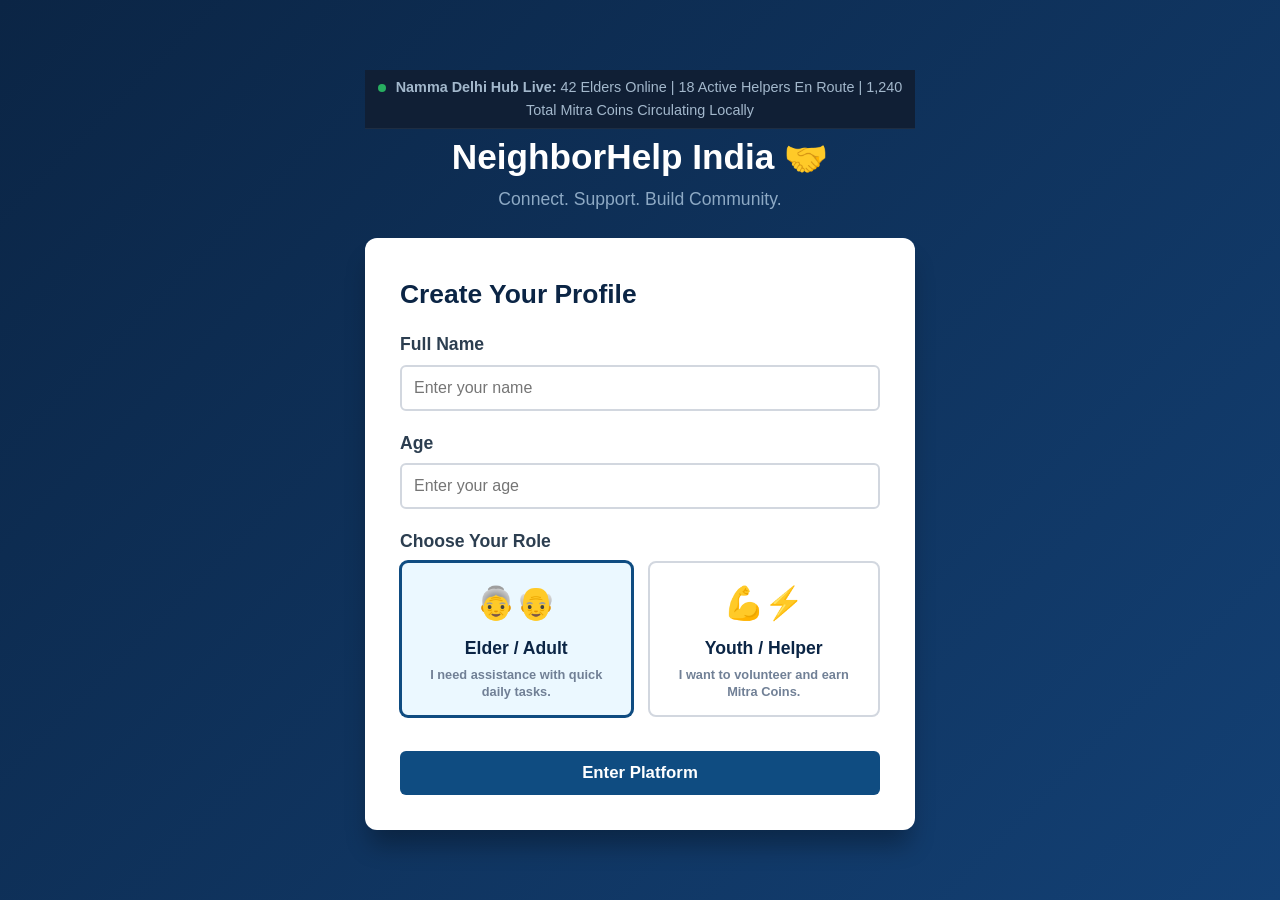
==== index.html @ c607e311 "Add files via upload" ====
<!DOCTYPE html>
<html lang="en">
<head>
    <meta charset="UTF-8">
    <meta name="viewport" content="width=device-width, initial-scale=1.0">
    <title>Login - NeighborHelp India</title>
    <link rel="stylesheet" href="styles.css">
</head>
<body class="login-body">

    <div class="login-container">
        <header class="login-header">
            <div class="live-pulse-bar" style="background: #101f35; color: #a3b8cc; font-size: 0.9rem; text-align: center; padding: 6px 0; border-bottom: 1px solid #1e2d42;">
                  <span style="display: inline-block; width: 8px; height: 8px; background: #27ae60; border-radius: 50%; margin-right: 6px; animation: blink 1.5s infinite;"></span>
                 <strong>Namma Delhi Hub Live:</strong> 42 Elders Online | 18 Active Helpers En Route | 1,240 Total Mitra Coins Circulating Locally
             </div>
            <h1>NeighborHelp India 🤝</h1>
            <p>Connect. Support. Build Community.</p>
        </header>

        <main class="login-card">
            <h2>Create Your Profile</h2>
            <form id="login-form">
                <div class="form-group">
                    <label for="user-name">Full Name</label>
                    <input type="text" id="user-name" placeholder="Enter your name" required>
                </div>

                <div class="form-group">
                    <label for="user-age">Age</label>
                    <input type="number" id="user-age" placeholder="Enter your age" min="10" max="120" required>
                </div>

                <div class="form-group">
                    <label>Choose Your Role</label>
                    <div class="role-selector-grid">
                        <label class="role-option">
                            <input type="radio" name="user-role" value="adult" checked>
                            <div class="role-card-inner">
                                <span class="role-icon">👵👴</span>
                                <h3>Elder / Adult</h3>
                                <p>I need assistance with quick daily tasks.</p>
                            </div>
                        </label>

                        <label class="role-option">
                            <input type="radio" name="user-role" value="helper">
                            <div class="role-card-inner">
                                <span class="role-icon">💪⚡</span>
                                <h3>Youth / Helper</h3>
                                <p>I want to volunteer and earn Mitra Coins.</p>
                            </div>
                        </label>
                    </div>
                </div>

                <button type="submit" class="btn btn-primary" style="margin-top: 10px;">Enter Platform</button>
            </form>
        </main>
    </div>

    <script src="app.js"></script>
    <script>
        // Internal login routing mechanism
        document.getElementById('login-form').addEventListener('submit', (e) => {
            e.preventDefault();
            const name = document.getElementById('user-name').value;
            const age = document.getElementById('user-age').value;
            const role = document.querySelector('input[name="user-role"]:checked').value;

            const activeUser = { name, age, role, coins: 0 };
            localStorage.setItem('neighborActiveUser', JSON.stringify(activeUser));

            // Populate sample helper statistics for the leaderboards panel
            if(!localStorage.getItem('helperLeaderboard')) {
                const initialLeaderboard = [
                    { name: "Arjun Mehta", coins: 140, badge: "Neighborhood Hero 🦸‍♂️" },
                    { name: "Priya Sharma", coins: 85, badge: "Local Helper 🛠️" },
                    { name: "Rohan Das", coins: 40, badge: "Getting Started 🌱" }
                ];
                localStorage.setItem('helperLeaderboard', JSON.stringify(initialLeaderboard));
            }

            // Redirect exactly to the targeted dashboard files
            if (role === 'adult') {
                window.location.href = 'adult.html';
            } else {
                window.location.href = 'helper.html';
            }
        });
    </script>
</body>
</html>
---- styles.css ----
/* Accessibility & Global Defaults */
:root {
    --primary-color: #0f4c81;
    --primary-hover: #0a3356;
    --success-color: #27ae60;
    --urgent-color: #c0392b;
    --bg-color: #f4f6f9;
    --card-bg: #ffffff;
    --text-color: #2c3e50;
    --border-color: #d2d7df;
}

* {
    box-sizing: border-box;
    margin: 0;
    padding: 0;
}

body {
    font-family: 'Segoe UI', Tahoma, Geneva, Verdana, sans-serif;
    line-height: 1.6;
    background-color: var(--bg-color);
    color: var(--text-color);
    font-size: 1.1rem;
    transition: all 0.2s ease-in-out;
}

/* ELDER MODE OVERRIDES (HIGH CONTRAST & ENHANCED DENSITY) */
body.elder-mode {
    font-size: 1.5rem !important;
    background-color: #ffffff !important;
    color: #000000 !important;
}
body.elder-mode .form-section, 
body.elder-mode .board-section, 
body.elder-mode .profile-widget,
body.elder-mode .task-card {
    border: 3px solid #000000 !important;
    box-shadow: none !important;
    background: #ffffff !important;
    color: #000000 !important;
}
body.elder-mode input, 
body.elder-mode textarea, 
body.elder-mode select {
    font-size: 1.4rem !important;
    border: 3px solid #000000 !important;
    color: #000000 !important;
    background: #ffffff !important;
    padding: 15px !important;
}
body.elder-mode h1, body.elder-mode h2, body.elder-mode h3 {
    color: #000000 !important;
    font-size: 1.9rem !important;
    font-weight: 900 !important;
}
body.elder-mode .btn {
    font-size: 1.3rem !important;
    padding: 16px !important;
    border: 2px solid #000000 !important;
}

.container {
    max-width: 1200px;
    margin: 0 auto;
    padding: 20px;
}

.header-flex {
    display: flex;
    justify-content: space-between;
    align-items: center;
    flex-wrap: wrap;
    gap: 15px;
}

.header-controls {
    display: flex;
    align-items: center;
    gap: 15px;
}

.btn-elder-toggle {
    background-color: #ffc107;
    color: #000;
    font-weight: bold;
    border: none;
    padding: 10px 18px;
    border-radius: 6px;
    cursor: pointer;
    font-size: 1rem;
    transition: transform 0.1s;
}
.btn-elder-toggle:hover {
    transform: scale(1.03);
}

.logout-link {
    color: #8da9c4;
    text-decoration: none;
    font-weight: bold;
    background: rgba(255,255,255,0.1);
    padding: 8px 15px;
    border-radius: 4px;
}
.logout-link:hover {
    background: rgba(255,255,255,0.2);
    color: #fff;
}

/* Header styling */
.main-header {
    background-color: #0b2545;
    color: white;
    padding: 30px 0;
    margin-bottom: 30px;
}

.subtitle {
    font-size: 1.1rem;
    color: #8da9c4;
}

/* Structural Dashboard Grid Mapping */
.main-content {
    display: grid;
    grid-template-columns: 1fr;
    gap: 30px;
}

@media (min-width: 850px) {
    .main-content {
        grid-template-columns: 1fr 1.3fr;
    }
}

.left-column {
    display: flex;
    flex-direction: column;
    gap: 25px;
}

/* Cards & Widgets */
.form-section, .board-section, .profile-widget {
    background: var(--card-bg);
    padding: 25px;
    border-radius: 8px;
    box-shadow: 0 4px 12px rgba(0, 0, 0, 0.05);
}

.helper-wallet {
    background: #e3f2fd;
    border: 2px solid #90caf9;
    text-align: center;
}

.karma-container {
    font-size: 2rem;
    font-weight: bold;
    color: #1565c0;
    margin: 5px 0;
}

.karma-badge {
    display: inline-block;
    background-color: #1565c0;
    color: white;
    font-weight: bold;
    padding: 4px 14px;
    border-radius: 20px;
    font-size: 0.85rem;
}

/* Leaderboards styling */
.leaderboard-row {
    display: flex;
    justify-content: space-between;
    align-items: center;
    padding: 10px 0;
    border-bottom: 1px solid #edf2f7;
}
.leaderboard-row:last-child { border-bottom: none; }

/* Gamification Reward Lists styles */
.milestone-list {
    list-style: none;
}
.milestone-list li {
    padding: 12px;
    margin-bottom: 8px;
    border-radius: 6px;
    background: #f8f9fa;
    border-left: 4px solid #cbd5e0;
}
.milestone-list li.unlocked {
    background: #e8f5e9;
    border-left-color: var(--success-color);
    color: #1b5e20;
}

h2, h3 {
    margin-bottom: 15px;
    color: #0b2545;
}

.form-group { margin-bottom: 18px; }
.form-row {
    display: grid;
    grid-template-columns: 1fr 1fr;
    gap: 15px;
}

label {
    display: block;
    font-weight: bold;
    margin-bottom: 6px;
}

input, textarea, select {
    width: 100%;
    padding: 12px;
    border: 2px solid var(--border-color);
    border-radius: 6px;
    font-size: 1rem;
}
input:focus, textarea:focus, select:focus {
    outline: 3px solid #ffc107;
    border-color: var(--primary-color);
}

.checkbox-group { display: flex; align-items: center; gap: 10px; }
.checkbox-group input { width: 22px; height: 22px; }
.urgent-label { margin-bottom: 0; color: var(--urgent-color); }

.controls-wrapper {
    display: flex; gap: 10px; margin-top: 10px; flex-wrap: wrap;
}
.controls-wrapper input { flex: 2; min-width: 180px; }
.controls-wrapper select { flex: 1; min-width: 150px; }

/* Action Buttons styles */
.btn {
    display: inline-block; width: 100%; padding: 12px; font-size: 1.05rem;
    font-weight: bold; text-align: center; border: none; border-radius: 6px;
    cursor: pointer; transition: background 0.2s;
}
.btn-primary { background-color: var(--primary-color); color: white; }
.btn-primary:hover { background-color: var(--primary-hover); }
.btn-success { background-color: var(--success-color); color: white; }
.btn-claimed { background-color: #a0aec0; color: white; cursor: not-allowed; }
.btn-voice { background-color: #6b46c1; color: white; padding: 12px; font-size: 1rem; margin-top: 8px; }

/* Dynamic Content Feed Components layout */
.task-board { display: flex; flex-direction: column; gap: 15px; }
.task-card {
    border: 2px solid #e2e8f0; border-left: 6px solid var(--primary-color);
    padding: 20px; border-radius: 6px; background-color: #fff; position: relative;
}
.task-card.claimed { border-left-color: #718096; background-color: #edf2f7; opacity: 0.65; }
.task-card.urgent-card { border-left-color: var(--urgent-color); background-color: #fff5f5; animation: pulse 2s infinite; }

@keyframes pulse {
    0% { box-shadow: 0 0 0 0 rgba(192, 57, 43, 0.4); }
    70% { box-shadow: 0 0 0 8px rgba(192, 57, 43, 0); }
    100% { box-shadow: 0 0 0 0 rgba(192, 57, 43, 0); }
}

.urgent-badge { position: absolute; top: 15px; right: 15px; background: var(--urgent-color); color: white; font-size: 0.75rem; font-weight: bold; padding: 2px 6px; border-radius: 4px; }
.task-meta { display: flex; gap: 12px; margin: 8px 0 12px 0; font-size: 0.85rem; }
.badge { padding: 3px 6px; border-radius: 4px; font-weight: bold; background: #ebf8ff; color: #2b6cb0; }

/* Login Page Theme Layout Rules */
.login-body {
    background: linear-gradient(135deg, #0b2545 0%, #134074 100%);
    display: flex; justify-content: center; align-items: center; min-height: 100vh; padding: 20px;
}
.login-container { max-width: 550px; width: 100%; }
.login-header { text-align: center; color: white; margin-bottom: 25px; }
.login-header h1 { font-size: 2.2rem; }
.login-header p { color: #8da9c4; }
.login-card { background: white; padding: 35px; border-radius: 12px; box-shadow: 0 20px 25px -5px rgba(0,0,0,0.3); }
.role-selector-grid { display: grid; grid-template-columns: 1fr 1fr; gap: 15px; margin-top: 5px; }
.role-option { cursor: pointer; }
.role-option input { display: none; }
.role-card-inner {
    border: 2px solid var(--border-color); padding: 15px; border-radius: 8px; text-align: center; height: 100%; transition: all 0.2s;
}
.role-icon { font-size: 2rem; display: block; margin-bottom: 5px; }
.role-card-inner h3 { font-size: 1.1rem; margin-bottom: 5px; }
.role-card-inner p { font-size: 0.8rem; color: #718096; line-height: 1.3; }
.role-option input:checked + .role-card-inner {
    border-color: var(--primary-color); background: #ebf8ff; box-shadow: 0 0 0 1px var(--primary-color);
}

/* Accessible Overlay structures */
.modal-overlay {
    position: fixed; top: 0; left: 0; width: 100%; height: 100%; background: rgba(0, 0, 0, 0.6); display: none; justify-content: center; align-items: center; z-index: 1000;
}
.modal-content { background: #fff; padding: 35px; max-width: 480px; width: 90%; border-radius: 8px; position: relative; text-align: center; }
.modal-close-btn { position: absolute; top: 10px; right: 20px; font-size: 1.8rem; background: none; border: none; cursor: pointer; color: #a0aec0; }
#modal-body-text { margin: 15px 0; background: #f0fff4; padding: 12px; border-radius: 6px; border: 1px dashed var(--success-color); font-size: 1.05rem; }

@keyframes blink {
    0% { opacity: 0.3; }
    50% { opacity: 1; }
    100% { opacity: 0.3; }
}
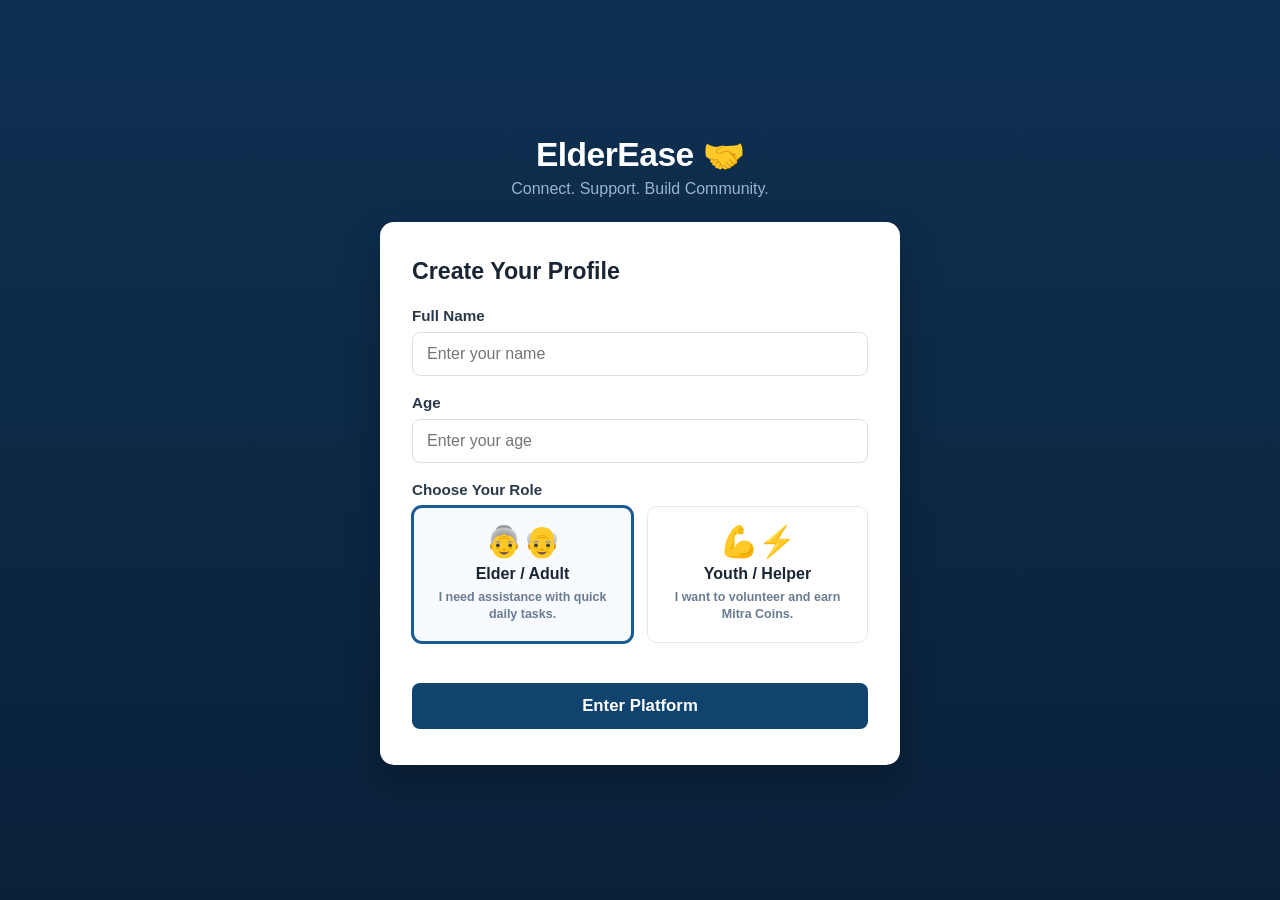
==== commit 48c3270e: "Revamp login page with new styles and functionality Updated the login page structure and styles, cha" ====
--- a/index.html
+++ b/index.html
@@ -3,50 +3,213 @@
 <head>
     <meta charset="UTF-8">
     <meta name="viewport" content="width=device-width, initial-scale=1.0">
-    <title>Login - NeighborHelp India</title>
-    <link rel="stylesheet" href="styles.css">
+    <title>Login - ElderEase</title>
+    <style>
+        * {
+            box-sizing: border-box;
+            margin: 0;
+            padding: 0;
+            font-family: -apple-system, BlinkMacSystemFont, "Segoe UI", Roboto, Helvetica, Arial, sans-serif;
+        }
+
+        body.login-page {
+            background-color: #0d2c4a;
+            background: linear-gradient(180deg, #0e3052 0%, #0a2139 100%);
+            min-height: 100vh;
+            display: flex;
+            flex-direction: column;
+            justify-content: center;
+            align-items: center;
+            padding: 30px 15px;
+        }
+
+        .login-wrapper {
+            width: 100%;
+            max-width: 520px;
+        }
+
+        .login-brand {
+            text-align: center;
+            margin-bottom: 24px;
+        }
+
+        .login-brand h1 {
+            color: #ffffff;
+            font-size: 2.1rem;
+            font-weight: 700;
+            letter-spacing: -0.5px;
+            margin-bottom: 6px;
+        }
+
+        .login-brand p {
+            color: #9ab4cd;
+            font-size: 1rem;
+            font-weight: 400;
+        }
+
+        .login-card-box {
+            background: #ffffff;
+            border-radius: 14px;
+            padding: 36px 32px;
+            box-shadow: 0 15px 35px rgba(0, 0, 0, 0.25);
+        }
+
+        .login-card-box h2 {
+            font-size: 1.45rem;
+            font-weight: 700;
+            color: #1a2533;
+            margin-bottom: 22px;
+        }
+
+        .field-group {
+            margin-bottom: 18px;
+        }
+
+        .field-group label {
+            display: block;
+            font-weight: 600;
+            font-size: 0.95rem;
+            color: #2b3a4a;
+            margin-bottom: 8px;
+        }
+
+        .field-group input[type="text"],
+        .field-group input[type="number"] {
+            width: 100%;
+            padding: 12px 14px;
+            border: 1.5px solid #d8e0e8;
+            border-radius: 8px;
+            font-size: 1rem;
+            color: #1a2533;
+            outline: none;
+            transition: border-color 0.2s;
+        }
+
+        .field-group input[type="text"]:focus,
+        .field-group input[type="number"]:focus {
+            border-color: #16528e;
+        }
+
+        /* 2-Column Role Selection Cards */
+        .role-grid {
+            display: grid;
+            grid-template-columns: 1fr 1fr;
+            gap: 14px;
+            margin-top: 4px;
+        }
+
+        .role-grid label {
+            margin-bottom: 0;
+            cursor: pointer;
+            position: relative;
+        }
+
+        /* Completely hide default HTML radio circles */
+        .role-grid input[type="radio"] {
+            position: absolute;
+            opacity: 0;
+            width: 0;
+            height: 0;
+            pointer-events: none;
+        }
+
+        .role-box {
+            border: 1.5px solid #e1e8ef;
+            border-radius: 10px;
+            padding: 18px 12px;
+            text-align: center;
+            height: 100%;
+            display: flex;
+            flex-direction: column;
+            align-items: center;
+            justify-content: center;
+            background: #ffffff;
+            transition: all 0.2s ease-in-out;
+        }
+
+        .role-box .role-emoji {
+            font-size: 1.9rem;
+            line-height: 1;
+            margin-bottom: 8px;
+            display: block;
+        }
+
+        .role-box h3 {
+            font-size: 1rem;
+            font-weight: 700;
+            color: #1a2533;
+            margin-bottom: 6px;
+        }
+
+        .role-box p {
+            font-size: 0.78rem;
+            color: #6a7c92;
+            line-height: 1.35;
+        }
+
+        /* Selected Card Blue Border & Soft Background */
+        .role-grid input[type="radio"]:checked + .role-box {
+            border: 2px solid #1a5b94;
+            background-color: #f7faff;
+            box-shadow: 0 0 0 1px #1a5b94;
+        }
+
+        .submit-btn {
+            width: 100%;
+            background-color: #10436e;
+            color: #ffffff;
+            border: none;
+            border-radius: 8px;
+            padding: 13px;
+            font-size: 1.05rem;
+            font-weight: 700;
+            cursor: pointer;
+            margin-top: 22px;
+            transition: background 0.2s ease;
+        }
+
+        .submit-btn:hover {
+            background-color: #0c3456;
+        }
+    </style>
 </head>
-<body class="login-body">
-
-    <div class="login-container">
-        <header class="login-header">
-            <div class="live-pulse-bar" style="background: #101f35; color: #a3b8cc; font-size: 0.9rem; text-align: center; padding: 6px 0; border-bottom: 1px solid #1e2d42;">
-                  <span style="display: inline-block; width: 8px; height: 8px; background: #27ae60; border-radius: 50%; margin-right: 6px; animation: blink 1.5s infinite;"></span>
-                 <strong>Namma Delhi Hub Live:</strong> 42 Elders Online | 18 Active Helpers En Route | 1,240 Total Mitra Coins Circulating Locally
-             </div>
-            <h1>NeighborHelp India 🤝</h1>
+<body class="login-page">
+
+    <div class="login-wrapper">
+        <header class="login-brand">
+            <h1>ElderEase 🤝</h1>
             <p>Connect. Support. Build Community.</p>
         </header>
 
-        <main class="login-card">
+        <main class="login-card-box">
             <h2>Create Your Profile</h2>
             <form id="login-form">
-                <div class="form-group">
+                <div class="field-group">
                     <label for="user-name">Full Name</label>
                     <input type="text" id="user-name" placeholder="Enter your name" required>
                 </div>
 
-                <div class="form-group">
+                <div class="field-group">
                     <label for="user-age">Age</label>
                     <input type="number" id="user-age" placeholder="Enter your age" min="10" max="120" required>
                 </div>
 
-                <div class="form-group">
+                <div class="field-group">
                     <label>Choose Your Role</label>
-                    <div class="role-selector-grid">
-                        <label class="role-option">
+                    <div class="role-grid">
+                        <label>
                             <input type="radio" name="user-role" value="adult" checked>
-                            <div class="role-card-inner">
-                                <span class="role-icon">👵👴</span>
+                            <div class="role-box">
+                                <span class="role-emoji">👵👴</span>
                                 <h3>Elder / Adult</h3>
                                 <p>I need assistance with quick daily tasks.</p>
                             </div>
                         </label>
 
-                        <label class="role-option">
+                        <label>
                             <input type="radio" name="user-role" value="helper">
-                            <div class="role-card-inner">
-                                <span class="role-icon">💪⚡</span>
+                            <div class="role-box">
+                                <span class="role-emoji">💪⚡</span>
                                 <h3>Youth / Helper</h3>
                                 <p>I want to volunteer and earn Mitra Coins.</p>
                             </div>
@@ -54,40 +217,29 @@
                     </div>
                 </div>
 
-                <button type="submit" class="btn btn-primary" style="margin-top: 10px;">Enter Platform</button>
+                <button type="submit" class="submit-btn">Enter Platform</button>
             </form>
         </main>
     </div>
 
-    <script src="app.js"></script>
     <script>
-        // Internal login routing mechanism
         document.getElementById('login-form').addEventListener('submit', (e) => {
             e.preventDefault();
-            const name = document.getElementById('user-name').value;
+            const name = document.getElementById('user-name').value.trim();
             const age = document.getElementById('user-age').value;
             const role = document.querySelector('input[name="user-role"]:checked').value;
 
-            const activeUser = { name, age, role, coins: 0 };
-            localStorage.setItem('neighborActiveUser', JSON.stringify(activeUser));
-
-            // Populate sample helper statistics for the leaderboards panel
-            if(!localStorage.getItem('helperLeaderboard')) {
-                const initialLeaderboard = [
-                    { name: "Arjun Mehta", coins: 140, badge: "Neighborhood Hero 🦸‍♂️" },
-                    { name: "Priya Sharma", coins: 85, badge: "Local Helper 🛠️" },
-                    { name: "Rohan Das", coins: 40, badge: "Getting Started 🌱" }
-                ];
-                localStorage.setItem('helperLeaderboard', JSON.stringify(initialLeaderboard));
-            }
-
-            // Redirect exactly to the targeted dashboard files
             if (role === 'adult') {
+                localStorage.setItem('neighborAdultUser', JSON.stringify({ name, age, role: 'adult' }));
                 window.location.href = 'adult.html';
             } else {
+                let leaders = JSON.parse(localStorage.getItem('helperLeaderboard')) || [];
+                let existing = leaders.find(l => l.name.toLowerCase() === name.toLowerCase());
+                let coins = existing ? existing.coins : 0;
+                localStorage.setItem('neighborHelperUser', JSON.stringify({ name, age, role: 'helper', coins }));
                 window.location.href = 'helper.html';
             }
         });
     </script>
 </body>
-</html>+</html>
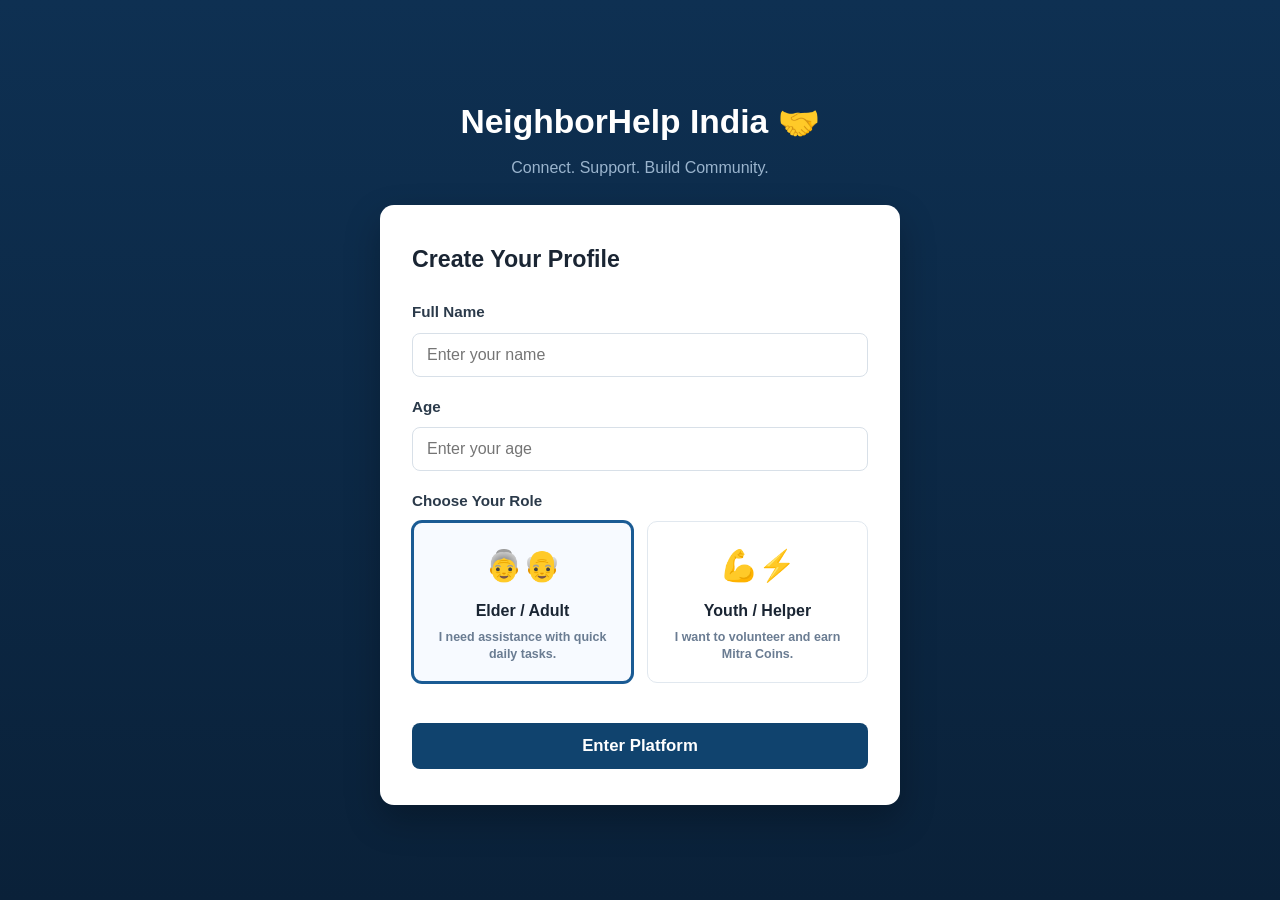
==== commit fbe424b1: "Revise login page for NeighborHelp India branding Updated the login page to reflect new branding and" ====
--- a/index.html
+++ b/index.html
@@ -3,7 +3,8 @@
 <head>
     <meta charset="UTF-8">
     <meta name="viewport" content="width=device-width, initial-scale=1.0">
-    <title>Login - ElderEase</title>
+    <title>Login - NeighborHelp India</title>
+    <link rel="stylesheet" href="styles.css">
     <style>
         * {
             box-sizing: border-box;
@@ -13,7 +14,6 @@
         }
 
         body.login-page {
-            background-color: #0d2c4a;
             background: linear-gradient(180deg, #0e3052 0%, #0a2139 100%);
             min-height: 100vh;
             display: flex;
@@ -30,21 +30,19 @@
 
         .login-brand {
             text-align: center;
-            margin-bottom: 24px;
+            margin-bottom: 25px;
         }
 
         .login-brand h1 {
             color: #ffffff;
             font-size: 2.1rem;
             font-weight: 700;
-            letter-spacing: -0.5px;
             margin-bottom: 6px;
         }
 
         .login-brand p {
             color: #9ab4cd;
             font-size: 1rem;
-            font-weight: 400;
         }
 
         .login-card-box {
@@ -82,7 +80,6 @@
             font-size: 1rem;
             color: #1a2533;
             outline: none;
-            transition: border-color 0.2s;
         }
 
         .field-group input[type="text"]:focus,
@@ -90,7 +87,6 @@
             border-color: #16528e;
         }
 
-        /* 2-Column Role Selection Cards */
         .role-grid {
             display: grid;
             grid-template-columns: 1fr 1fr;
@@ -101,15 +97,11 @@
         .role-grid label {
             margin-bottom: 0;
             cursor: pointer;
-            position: relative;
-        }
-
-        /* Completely hide default HTML radio circles */
+        }
+
         .role-grid input[type="radio"] {
             position: absolute;
             opacity: 0;
-            width: 0;
-            height: 0;
             pointer-events: none;
         }
 
@@ -129,7 +121,6 @@
 
         .role-box .role-emoji {
             font-size: 1.9rem;
-            line-height: 1;
             margin-bottom: 8px;
             display: block;
         }
@@ -147,7 +138,6 @@
             line-height: 1.35;
         }
 
-        /* Selected Card Blue Border & Soft Background */
         .role-grid input[type="radio"]:checked + .role-box {
             border: 2px solid #1a5b94;
             background-color: #f7faff;
@@ -177,7 +167,7 @@
 
     <div class="login-wrapper">
         <header class="login-brand">
-            <h1>ElderEase 🤝</h1>
+            <h1>NeighborHelp India 🤝</h1>
             <p>Connect. Support. Build Community.</p>
         </header>
 
--- a/styles.css
+++ b/styles.css
@@ -0,0 +1,819 @@
+/* GLOBAL DESIGN SYSTEM */
+:root {
+    --primary-color: #10436e;
+    --primary-hover: #0a2d4c;
+    --secondary-color: #455a64;
+    --success-color: #27ae60;
+    --urgent-color: #c0392b;
+    --bg-color: #f8fafc;
+    --card-bg: #ffffff;
+    --text-color: #1e293b;
+    --border-color: #e2e8f0;
+}
+
+* {
+    box-sizing: border-box;
+    margin: 0;
+    padding: 0;
+    font-family: -apple-system, BlinkMacSystemFont, "Segoe UI", Roboto, Helvetica, Arial, sans-serif;
+}
+
+body {
+    line-height: 1.6;
+    background-color: var(--bg-color);
+    color: var(--text-color);
+    font-size: 1.02rem;
+}
+
+/* HIGH-CONTRAST ELDER ACCESSIBILITY MODE */
+body.elder-mode {
+    font-size: 1.45rem !important;
+    background-color: #ffffff !important;
+    color: #000000 !important;
+}
+body.elder-mode .form-section, 
+body.elder-mode .board-section, 
+body.elder-mode .profile-widget,
+body.elder-mode .task-card,
+body.elder-mode .approval-box,
+body.elder-mode .active-progress-box,
+body.elder-mode .daily-reminder-card,
+body.elder-mode .emergency-box,
+body.elder-mode .med-dose-chip {
+    border: 3px solid #000000 !important;
+    box-shadow: none !important;
+    background: #ffffff !important;
+    color: #000000 !important;
+}
+body.elder-mode input, 
+body.elder-mode textarea, 
+body.elder-mode select {
+    font-size: 1.35rem !important;
+    border: 3px solid #000000 !important;
+    color: #000000 !important;
+    background: #ffffff !important;
+    padding: 14px !important;
+}
+body.elder-mode h1, body.elder-mode h2, body.elder-mode h3, body.elder-mode h4 {
+    color: #000000 !important;
+    font-size: 1.85rem !important;
+    font-weight: 900 !important;
+}
+body.elder-mode .btn {
+    font-size: 1.25rem !important;
+    padding: 16px !important;
+    border: 2px solid #000000 !important;
+}
+
+.container {
+    max-width: 1200px;
+    margin: 0 auto;
+    padding: 20px;
+}
+
+/* DAILY REMINDER BANNER */
+.daily-reminder-card {
+    background: #eff6ff;
+    border: 1.5px solid #bfdbfe;
+    border-radius: 10px;
+    padding: 12px 18px;
+    margin-bottom: 20px;
+    display: flex;
+    justify-content: space-between;
+    align-items: center;
+    flex-wrap: wrap;
+    gap: 12px;
+}
+.reminder-content {
+    display: flex;
+    align-items: center;
+    gap: 12px;
+}
+.reminder-bell-icon {
+    font-size: 1.6rem;
+    animation: gentleRing 3s infinite;
+}
+@keyframes gentleRing {
+    0%, 100% { transform: rotate(0); }
+    10% { transform: rotate(14deg); }
+    20% { transform: rotate(-14deg); }
+    30% { transform: rotate(0); }
+}
+.daily-reminder-card h4 {
+    color: #1e40af;
+    margin-bottom: 2px;
+    font-size: 1rem;
+}
+.daily-reminder-card p {
+    color: #3b82f6;
+    font-size: 0.88rem;
+    margin-bottom: 0;
+}
+.btn-dismiss-reminder {
+    background: #ffffff;
+    border: 1px solid #93c5fd;
+    color: #1d4ed8;
+    font-weight: 700;
+    padding: 6px 14px;
+    border-radius: 6px;
+    cursor: pointer;
+    font-size: 0.85rem;
+}
+
+/* MAIN HEADER */
+.main-header {
+    background-color: #0d2c4a;
+    color: white;
+    padding: 22px 0;
+    margin-bottom: 25px;
+}
+
+.header-flex {
+    display: flex;
+    justify-content: space-between;
+    align-items: center;
+    flex-wrap: wrap;
+    gap: 15px;
+}
+
+.header-controls {
+    display: flex;
+    align-items: center;
+    gap: 15px;
+}
+
+.btn-elder-toggle {
+    background-color: #ffc107;
+    color: #000;
+    font-weight: 700;
+    border: none;
+    padding: 10px 18px;
+    border-radius: 6px;
+    cursor: pointer;
+    font-size: 0.95rem;
+    transition: transform 0.1s;
+}
+.btn-elder-toggle:hover {
+    transform: scale(1.03);
+}
+
+.logout-link {
+    color: #9ab4cd;
+    text-decoration: none;
+    font-weight: 600;
+    background: rgba(255,255,255,0.1);
+    padding: 8px 15px;
+    border-radius: 6px;
+}
+.logout-link:hover {
+    background: rgba(255,255,255,0.2);
+    color: #ffffff;
+}
+
+.subtitle {
+    font-size: 1rem;
+    color: #9ab4cd;
+    margin-top: 4px;
+}
+
+/* MAIN GRID LAYOUT */
+.main-content {
+    display: grid;
+    grid-template-columns: 1fr;
+    gap: 25px;
+}
+
+@media (min-width: 880px) {
+    .main-content {
+        grid-template-columns: 1fr 1.25fr;
+    }
+}
+
+.left-column, .right-column {
+    display: flex;
+    flex-direction: column;
+    gap: 25px;
+}
+
+/* CARDS & PANELS */
+.form-section, .board-section, .profile-widget {
+    background: var(--card-bg);
+    padding: 24px;
+    border-radius: 12px;
+    box-shadow: 0 3px 12px rgba(0, 0, 0, 0.03);
+    border: 1px solid #e2e8f0;
+}
+
+h2, h3 {
+    margin-bottom: 12px;
+    color: #0d2c4a;
+}
+
+/* -------------------------------------------------------------
+   PICTURE 1 FIX: 2X2 EMERGENCY CONTACTS WITH PASTEL COLORS
+-------------------------------------------------------------- */
+.emergency-section {
+    background: #fffafa;
+    border: 1.5px solid #fecdd3;
+}
+.emergency-header {
+    display: flex;
+    justify-content: space-between;
+    align-items: center;
+    margin-bottom: 8px;
+}
+.emergency-badge {
+    background: #e11d48;
+    color: white;
+    font-size: 0.75rem;
+    padding: 3px 8px;
+    border-radius: 4px;
+    font-weight: 700;
+}
+.emergency-grid-2x2 {
+    display: grid;
+    grid-template-columns: 1fr 1fr;
+    gap: 12px;
+    margin: 16px 0;
+}
+@media (max-width: 480px) {
+    .emergency-grid-2x2 {
+        grid-template-columns: 1fr;
+    }
+}
+.emergency-box {
+    display: flex;
+    align-items: center;
+    gap: 12px;
+    padding: 14px 16px;
+    border-radius: 10px;
+    border: 1.5px solid transparent;
+    cursor: pointer;
+    text-align: left;
+    transition: transform 0.15s ease, box-shadow 0.15s ease;
+}
+.emergency-box:hover {
+    transform: translateY(-2px);
+    box-shadow: 0 4px 12px rgba(0,0,0,0.06);
+}
+.emergency-box strong {
+    display: block;
+    font-size: 1.05rem;
+    line-height: 1.2;
+}
+.emergency-box span {
+    font-size: 0.82rem;
+    color: #64748b;
+}
+.em-icon {
+    font-size: 1.7rem;
+    line-height: 1;
+}
+
+/* Light pastel color themes */
+.ambulance-box {
+    background: #fee2e2;
+    border-color: #fca5a5;
+    color: #991b1b;
+}
+.national-box {
+    background: #fce7f3;
+    border-color: #fbcfe8;
+    color: #9d174d;
+}
+.medical-box {
+    background: #e0f2fe;
+    border-color: #bae6fd;
+    color: #0369a1;
+}
+.hospitals-box {
+    background: #dcfce7;
+    border-color: #bbf7d0;
+    color: #15803d;
+}
+
+.emergency-saved-info {
+    background: #ffffff;
+    border: 1px solid #ffe4e6;
+    padding: 15px;
+    border-radius: 8px;
+    margin-top: 15px;
+}
+.emergency-saved-info h4 {
+    margin-bottom: 6px;
+    color: #be123c;
+}
+.status-msg {
+    display: inline-block;
+    margin-left: 10px;
+    color: #27ae60;
+    font-weight: 700;
+    font-size: 0.9rem;
+}
+
+/* -------------------------------------------------------------
+   PICTURE 2 FIX: HORIZONTAL MEDICATION DOSES & CLEAN MIC
+-------------------------------------------------------------- */
+.daily-log-section {
+    background: #f0fdfa;
+    border: 1.5px solid #ccfbf1;
+}
+.medication-horizontal-card {
+    background: #ffffff;
+    border: 1px solid #e2e8f0;
+    padding: 15px;
+    border-radius: 10px;
+}
+.medication-horizontal-card h4 {
+    margin-bottom: 12px;
+    color: #0f766e;
+    font-size: 1rem;
+}
+.med-horizontal-row {
+    display: flex;
+    gap: 10px;
+    flex-wrap: wrap;
+}
+.med-dose-chip {
+    flex: 1;
+    min-width: 140px;
+    display: flex;
+    align-items: center;
+    justify-content: flex-start;
+    gap: 8px;
+    background: #f8fafc;
+    border: 1.5px solid #cbd5e1;
+    padding: 10px 12px;
+    border-radius: 8px;
+    cursor: pointer;
+    font-weight: 600;
+    font-size: 0.92rem;
+    transition: all 0.15s ease;
+}
+.med-dose-chip:hover {
+    background: #f1f5f9;
+}
+.med-dose-chip input {
+    width: 18px;
+    height: 18px;
+    cursor: pointer;
+}
+
+/* Round mic button for health log */
+.mic-round-btn {
+    background: #e0e7ff;
+    border: 1px solid #c7d2fe;
+    border-radius: 50%;
+    width: 34px;
+    height: 34px;
+    font-size: 1.1rem;
+    display: inline-flex;
+    align-items: center;
+    justify-content: center;
+    cursor: pointer;
+    transition: transform 0.15s ease, background 0.15s ease;
+}
+.mic-round-btn:hover {
+    transform: scale(1.1);
+    background: #c7d2fe;
+}
+.mic-round-btn.recording {
+    background: #dc2626 !important;
+    animation: pulseRecording 1.3s infinite;
+}
+
+.daily-log-entries-box {
+    background: #ffffff;
+    border: 1px solid #e2e8f0;
+    padding: 10px;
+    border-radius: 6px;
+    max-height: 140px;
+    overflow-y: auto;
+}
+.log-item-row {
+    font-size: 0.88rem;
+    padding: 6px 0;
+    border-bottom: 1px solid #f1f5f9;
+    display: flex;
+    justify-content: space-between;
+}
+.log-item-row:last-child {
+    border-bottom: none;
+}
+
+/* -------------------------------------------------------------
+   PICTURE 3 FIX: VOICE MIC PLACED INSIDE END OF ENTRY BOXES
+-------------------------------------------------------------- */
+.input-with-end-mic {
+    position: relative;
+    display: flex;
+    align-items: center;
+    width: 100%;
+}
+.input-with-end-mic input {
+    width: 100%;
+    padding-right: 46px; /* space for mic icon */
+    background: #f8fafc;
+    border: 1.5px solid #cbd5e1;
+    border-radius: 8px;
+    padding-top: 10px;
+    padding-bottom: 10px;
+}
+.input-with-end-mic input:focus {
+    background: #ffffff;
+    border-color: #10436e;
+}
+
+.textarea-mic-box {
+    align-items: flex-start;
+}
+.textarea-mic-box textarea {
+    width: 100%;
+    padding-right: 46px;
+    background: #f8fafc;
+    border: 1.5px solid #cbd5e1;
+    border-radius: 8px;
+}
+.textarea-mic-box textarea:focus {
+    background: #ffffff;
+    border-color: #10436e;
+}
+
+.field-mic-btn {
+    position: absolute;
+    right: 8px;
+    top: 50%;
+    transform: translateY(-50%);
+    background: #f1f5f9;
+    border: 1px solid #cbd5e1;
+    border-radius: 6px;
+    width: 32px;
+    height: 32px;
+    display: inline-flex;
+    align-items: center;
+    justify-content: center;
+    cursor: pointer;
+    font-size: 1.05rem;
+    transition: all 0.15s ease;
+}
+.field-mic-btn:hover {
+    background: #e2e8f0;
+    transform: translateY(-50%) scale(1.08);
+}
+.mic-inside-textarea {
+    top: 12px;
+    transform: none;
+}
+.mic-inside-textarea:hover {
+    transform: scale(1.08);
+}
+
+.field-mic-btn.recording {
+    background: #dc2626 !important;
+    border-color: #b91c1c !important;
+    animation: pulseRecording 1.3s infinite;
+}
+@keyframes pulseRecording {
+    0% { box-shadow: 0 0 0 0 rgba(220, 38, 38, 0.7); }
+    70% { box-shadow: 0 0 0 8px rgba(220, 38, 38, 0); }
+    100% { box-shadow: 0 0 0 0 rgba(220, 38, 38, 0); }
+}
+
+/* LANGUAGE BAR */
+.voice-lang-bar {
+    display: flex;
+    align-items: center;
+    gap: 8px;
+    background: #f8fafc;
+    padding: 5px 12px;
+    border-radius: 6px;
+    border: 1px solid #e2e8f0;
+}
+.voice-lang-dropdown {
+    padding: 4px 8px;
+    font-size: 0.88rem;
+    font-weight: 600;
+    border: 1px solid #cbd5e1;
+    border-radius: 4px;
+    background: #ffffff;
+    cursor: pointer;
+}
+.voice-status-indicator {
+    font-size: 0.9rem;
+    font-weight: 700;
+    margin-bottom: 12px;
+    color: #dc2626;
+    background: #fef2f2;
+    padding: 8px 12px;
+    border-radius: 6px;
+    border-left: 4px solid #dc2626;
+}
+
+/* -------------------------------------------------------------
+   PICTURE 4 FIX: HORIZONTAL RATING BUTTONS + ACTIVE LIGHT STYLES
+-------------------------------------------------------------- */
+.rating-horizontal-grid {
+    display: grid;
+    grid-template-columns: 1fr 1fr;
+    gap: 12px;
+    margin-top: 10px;
+}
+@media (max-width: 480px) {
+    .rating-horizontal-grid {
+        grid-template-columns: 1fr;
+    }
+}
+.rating-option-card {
+    background: #f8fafc;
+    border: 2px solid #e2e8f0;
+    padding: 14px 10px;
+    border-radius: 10px;
+    cursor: pointer;
+    text-align: center;
+    display: flex;
+    flex-direction: column;
+    align-items: center;
+    gap: 6px;
+    transition: all 0.2s ease-in-out;
+}
+.rating-option-card strong {
+    font-size: 0.92rem;
+    color: #334155;
+}
+.rating-emoji {
+    font-size: 1.8rem;
+    line-height: 1;
+}
+.rating-option-card:hover {
+    border-color: #cbd5e1;
+    background: #f1f5f9;
+}
+
+/* Selected light active state */
+.rating-option-card.selected-rating {
+    background: #ecfdf5 !important;
+    border-color: #10b981 !important;
+    box-shadow: 0 0 0 1px #10b981;
+}
+.rating-option-card.selected-rating strong {
+    color: #065f46 !important;
+}
+
+/* APPROVAL NOTIFICATION BOX (PENDING) */
+.approval-box {
+    background: #fffbeb;
+    border: 2px solid #f59e0b;
+    border-radius: 10px;
+    padding: 18px;
+    box-shadow: 0 6px 18px rgba(245, 158, 11, 0.15);
+}
+.approval-box-header {
+    display: flex;
+    justify-content: space-between;
+    align-items: center;
+    margin-bottom: 8px;
+}
+.approval-box-header h3 {
+    margin-bottom: 0;
+    color: #92400e;
+    font-size: 1.15rem;
+}
+.live-dot-pulse {
+    background: #dc2626;
+    color: white;
+    font-size: 0.75rem;
+    font-weight: 700;
+    padding: 3px 8px;
+    border-radius: 20px;
+    text-transform: uppercase;
+    animation: blink 1.5s infinite;
+}
+.approval-card {
+    display: flex;
+    justify-content: space-between;
+    align-items: center;
+    background: #ffffff;
+    border: 1.5px solid #fde68a;
+    padding: 14px;
+    border-radius: 8px;
+    margin-top: 10px;
+    flex-wrap: wrap;
+    gap: 10px;
+}
+.approval-btn-group {
+    display: flex;
+    gap: 8px;
+}
+
+/* ACTIVE IN-PROGRESS BOX */
+.active-progress-box {
+    background: #f0f9ff;
+    border: 2px solid #0284c7;
+    border-radius: 10px;
+    padding: 18px;
+    box-shadow: 0 6px 18px rgba(2, 132, 199, 0.15);
+}
+.active-progress-box .approval-box-header h3 {
+    color: #075985;
+}
+.active-dot-pulse {
+    background: #0284c7;
+    color: white;
+    font-size: 0.75rem;
+    font-weight: 700;
+    padding: 3px 8px;
+    border-radius: 20px;
+    text-transform: uppercase;
+}
+.in-progress-card {
+    display: flex;
+    justify-content: space-between;
+    align-items: center;
+    background: #ffffff;
+    border: 1.5px solid #bae6fd;
+    padding: 14px;
+    border-radius: 8px;
+    margin-top: 10px;
+    flex-wrap: wrap;
+    gap: 12px;
+}
+
+/* FORMS */
+.form-group { margin-bottom: 16px; }
+.form-row {
+    display: grid;
+    grid-template-columns: 1fr 1fr;
+    gap: 15px;
+}
+label {
+    display: block;
+    font-weight: 600;
+    margin-bottom: 6px;
+    font-size: 0.95rem;
+}
+input, textarea, select {
+    width: 100%;
+    padding: 12px;
+    border: 1.5px solid var(--border-color);
+    border-radius: 8px;
+    font-size: 1rem;
+    font-family: inherit;
+    outline: none;
+}
+input:focus, textarea:focus, select:focus {
+    border-color: var(--primary-color);
+}
+.checkbox-group { display: flex; align-items: center; gap: 10px; }
+.checkbox-group input { width: 20px; height: 20px; }
+.urgent-label { margin-bottom: 0; color: var(--urgent-color); }
+
+.controls-wrapper {
+    display: flex;
+    gap: 10px;
+    margin-top: 10px;
+    flex-wrap: wrap;
+}
+.controls-wrapper input { flex: 2; min-width: 180px; }
+.controls-wrapper select { flex: 1; min-width: 150px; }
+
+/* BUTTONS */
+.btn {
+    display: inline-block;
+    width: 100%;
+    padding: 12px;
+    font-size: 1rem;
+    font-weight: 700;
+    text-align: center;
+    border: none;
+    border-radius: 8px;
+    cursor: pointer;
+    transition: background 0.2s;
+}
+.btn-primary { background-color: var(--primary-color); color: white; }
+.btn-primary:hover { background-color: var(--primary-hover); }
+.btn-secondary { background-color: var(--secondary-color); color: white; width: auto; padding: 10px 16px; font-size: 0.95rem; }
+.btn-success { background-color: var(--success-color); color: white; }
+.btn-claimed { background-color: #a0aec0; color: white; cursor: not-allowed; }
+.btn-danger { background-color: #e53e3e; color: white; }
+.btn-sm { padding: 9px 18px; font-size: 0.95rem; width: auto; border-radius: 6px; }
+
+/* WALLET & REPUTATION */
+.helper-wallet {
+    background: #edf7ff;
+    border: 1.5px solid #bce0fd;
+    text-align: center;
+}
+.karma-container {
+    font-size: 2.2rem;
+    font-weight: 800;
+    color: #10436e;
+    margin: 4px 0;
+}
+.karma-badge {
+    display: inline-block;
+    background-color: #10436e;
+    color: white;
+    font-weight: 700;
+    padding: 4px 14px;
+    border-radius: 20px;
+    font-size: 0.85rem;
+}
+.leaderboard-row {
+    display: flex;
+    justify-content: space-between;
+    align-items: center;
+    padding: 10px 0;
+    border-bottom: 1px solid #edf2f7;
+}
+.leaderboard-row:last-child { border-bottom: none; }
+
+.milestone-list { list-style: none; }
+.milestone-list li {
+    padding: 12px;
+    margin-bottom: 8px;
+    border-radius: 6px;
+    background: #f8f9fa;
+    border-left: 4px solid #cbd5e0;
+}
+.milestone-list li.unlocked {
+    background: #e8f5e9;
+    border-left-color: var(--success-color);
+    color: #1b5e20;
+}
+
+/* TASK BOARD CARDS */
+.task-board { display: flex; flex-direction: column; gap: 15px; }
+.task-card {
+    border: 1px solid #e2e8f0;
+    border-left: 6px solid var(--primary-color);
+    padding: 18px;
+    border-radius: 8px;
+    background-color: #ffffff;
+    position: relative;
+}
+.task-card.claimed {
+    border-left-color: #718096;
+    background-color: #f7fafc;
+}
+.task-card.in-progress {
+    border-left-color: #0284c7;
+    background-color: #f0f9ff;
+}
+.task-card.pending {
+    border-left-color: #d97706;
+    background-color: #fffbeb;
+}
+.task-card.urgent-card {
+    border-left-color: var(--urgent-color);
+    background-color: #fff8f8;
+}
+.urgent-badge {
+    position: absolute;
+    top: 15px;
+    right: 15px;
+    background: var(--urgent-color);
+    color: white;
+    font-size: 0.75rem;
+    font-weight: 700;
+    padding: 3px 8px;
+    border-radius: 4px;
+}
+.task-meta { display: flex; gap: 12px; margin: 8px 0 12px 0; font-size: 0.85rem; }
+.badge { padding: 3px 8px; border-radius: 4px; font-weight: 700; background: #e6f2fb; color: #1a5b94; }
+
+/* MODALS */
+.modal-overlay {
+    position: fixed;
+    top: 0; left: 0;
+    width: 100%; height: 100%;
+    background: rgba(0, 0, 0, 0.65);
+    display: none;
+    justify-content: center;
+    align-items: center;
+    z-index: 1000;
+}
+.modal-content {
+    background: #fff;
+    padding: 30px;
+    max-width: 500px;
+    width: 90%;
+    border-radius: 12px;
+    position: relative;
+    text-align: center;
+}
+.modal-close-btn {
+    position: absolute;
+    top: 10px; right: 15px;
+    font-size: 1.8rem;
+    background: none;
+    border: none;
+    cursor: pointer;
+    color: #a0aec0;
+}
+.rating-choice-group { margin-top: 15px; text-align: left; }
+
+@keyframes blink {
+    0% { opacity: 0.3; }
+    50% { opacity: 1; }
+    100% { opacity: 0.3; }
+}
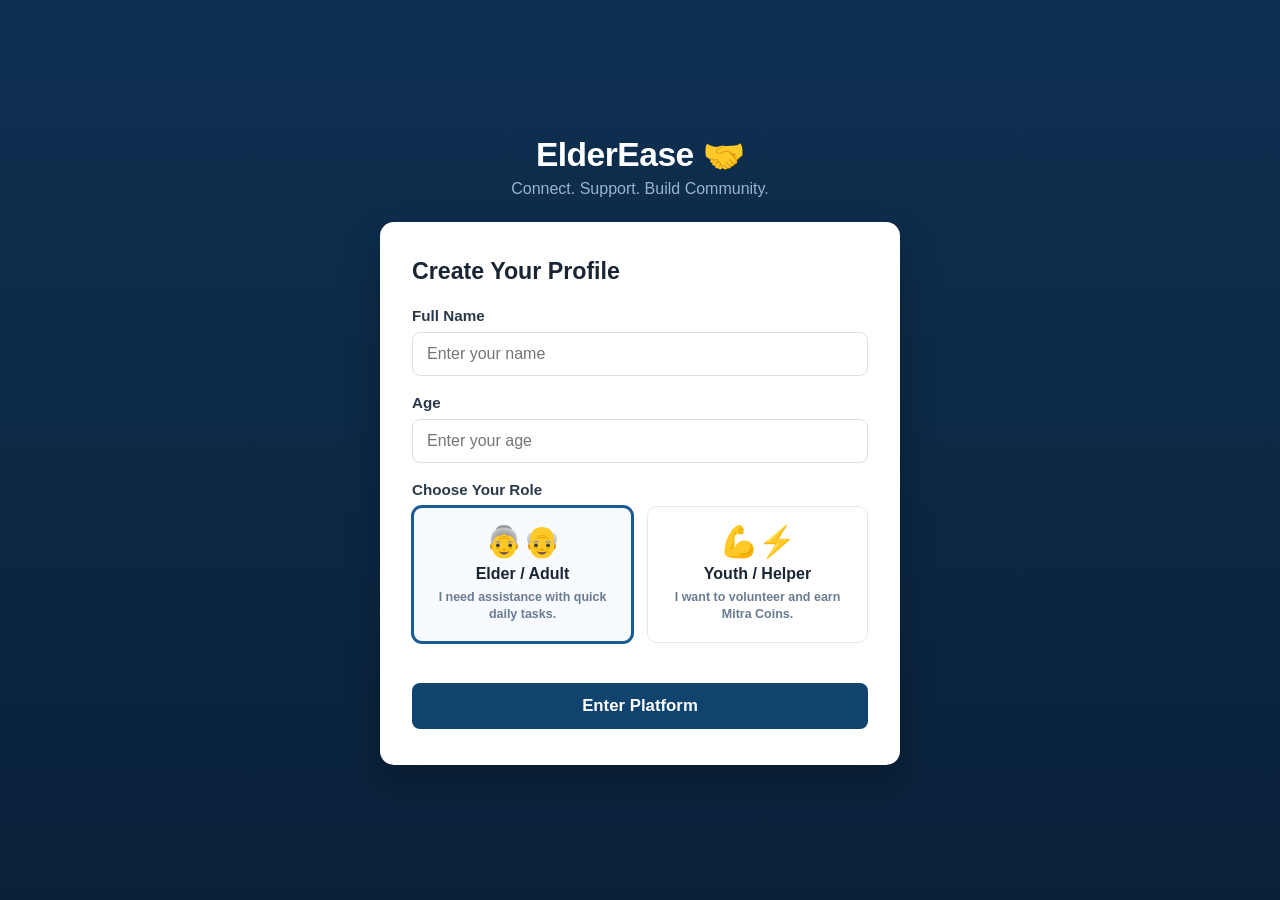
==== commit a04a436b: "Update login page title and styles" ====
--- a/index.html
+++ b/index.html
@@ -3,8 +3,7 @@
 <head>
     <meta charset="UTF-8">
     <meta name="viewport" content="width=device-width, initial-scale=1.0">
-    <title>Login - NeighborHelp India</title>
-    <link rel="stylesheet" href="styles.css">
+    <title>Login - ElderEase</title>
     <style>
         * {
             box-sizing: border-box;
@@ -14,6 +13,7 @@
         }
 
         body.login-page {
+            background-color: #0d2c4a;
             background: linear-gradient(180deg, #0e3052 0%, #0a2139 100%);
             min-height: 100vh;
             display: flex;
@@ -30,19 +30,21 @@
 
         .login-brand {
             text-align: center;
-            margin-bottom: 25px;
+            margin-bottom: 24px;
         }
 
         .login-brand h1 {
             color: #ffffff;
             font-size: 2.1rem;
             font-weight: 700;
+            letter-spacing: -0.5px;
             margin-bottom: 6px;
         }
 
         .login-brand p {
             color: #9ab4cd;
             font-size: 1rem;
+            font-weight: 400;
         }
 
         .login-card-box {
@@ -80,6 +82,7 @@
             font-size: 1rem;
             color: #1a2533;
             outline: none;
+            transition: border-color 0.2s;
         }
 
         .field-group input[type="text"]:focus,
@@ -87,6 +90,7 @@
             border-color: #16528e;
         }
 
+        /* 2-Column Role Selection Cards */
         .role-grid {
             display: grid;
             grid-template-columns: 1fr 1fr;
@@ -97,11 +101,15 @@
         .role-grid label {
             margin-bottom: 0;
             cursor: pointer;
-        }
-
+            position: relative;
+        }
+
+        /* Completely hide default HTML radio circles */
         .role-grid input[type="radio"] {
             position: absolute;
             opacity: 0;
+            width: 0;
+            height: 0;
             pointer-events: none;
         }
 
@@ -121,6 +129,7 @@
 
         .role-box .role-emoji {
             font-size: 1.9rem;
+            line-height: 1;
             margin-bottom: 8px;
             display: block;
         }
@@ -138,6 +147,7 @@
             line-height: 1.35;
         }
 
+        /* Selected Card Blue Border & Soft Background */
         .role-grid input[type="radio"]:checked + .role-box {
             border: 2px solid #1a5b94;
             background-color: #f7faff;
@@ -167,7 +177,7 @@
 
     <div class="login-wrapper">
         <header class="login-brand">
-            <h1>NeighborHelp India 🤝</h1>
+            <h1>ElderEase 🤝</h1>
             <p>Connect. Support. Build Community.</p>
         </header>
 
